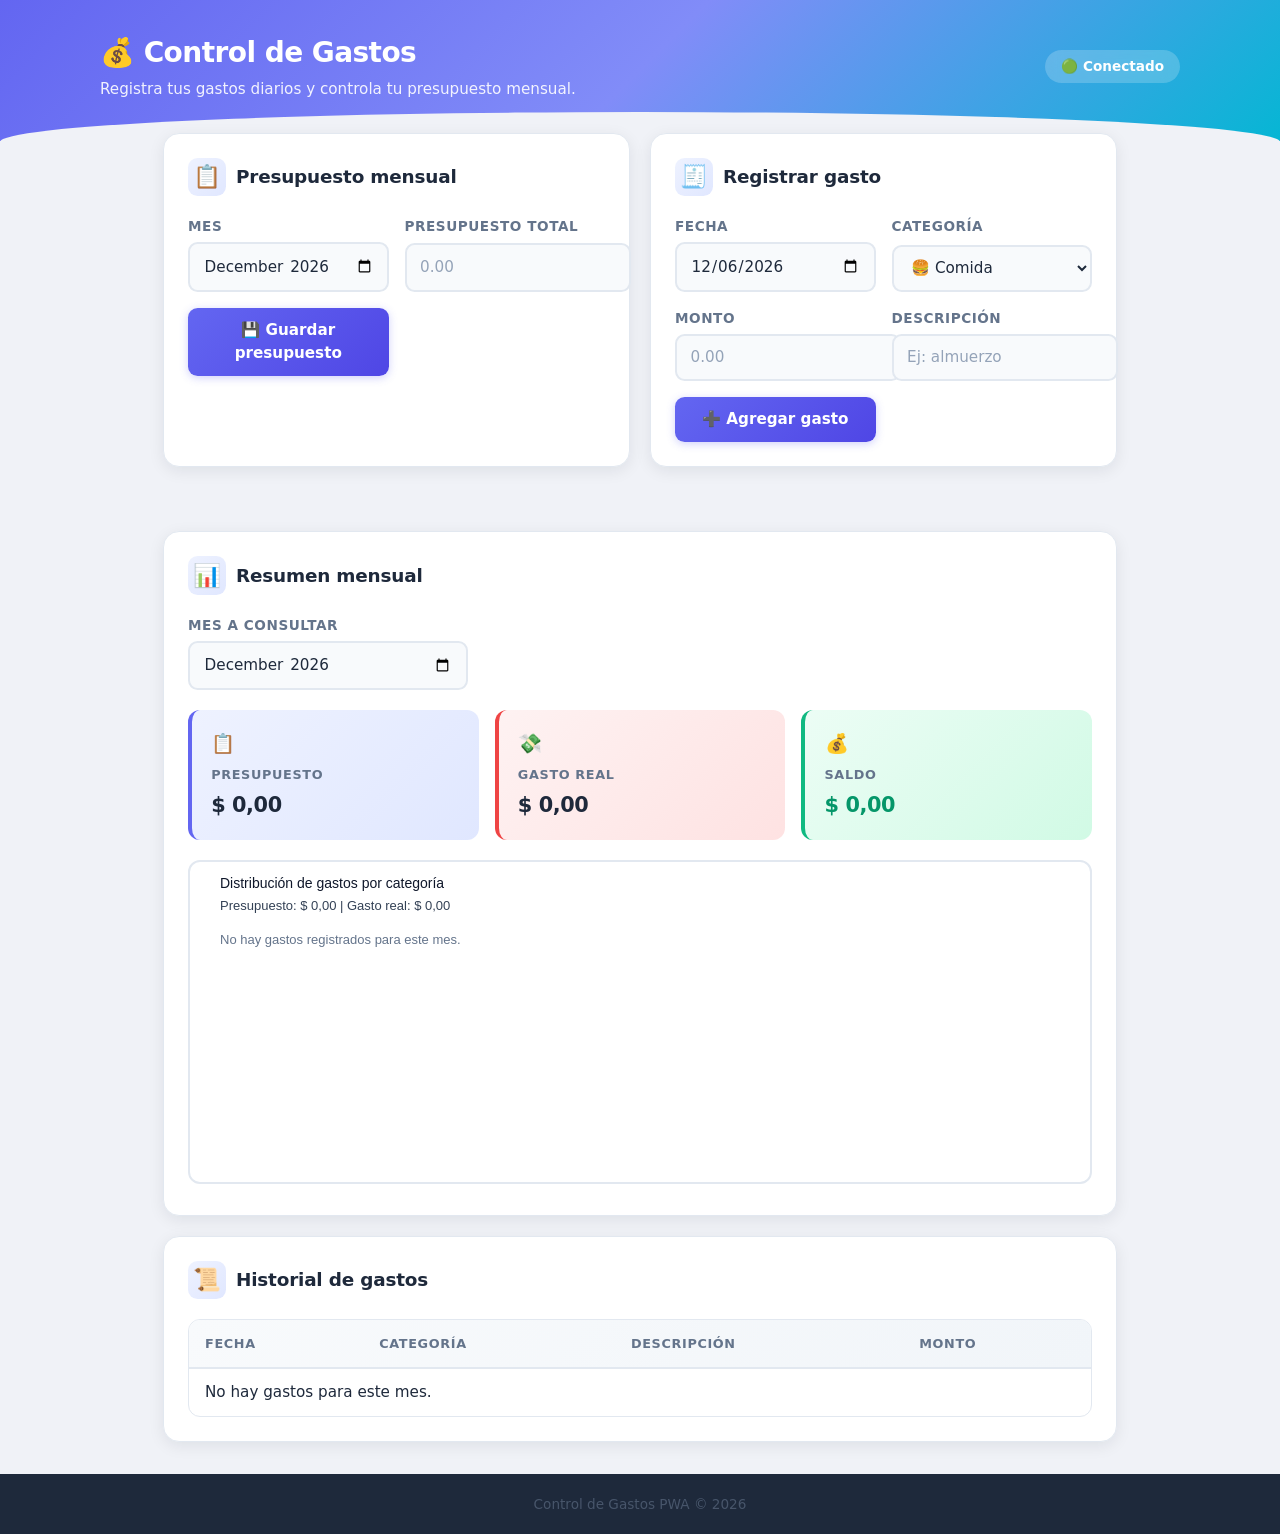
==== index.html @ c2a9e34a "primner commit" ====
<!doctype html>
<html lang="es">
  <head>
    <meta charset="UTF-8" />
    <meta name="viewport" content="width=device-width, initial-scale=1.0" />
    <meta name="theme-color" content="#6366f1" />
    <meta name="description" content="PWA para registrar gastos diarios y presupuestos mensuales." />
    <link rel="manifest" href="./manifest.json" />
    <link rel="icon" href="./src/assets/icons/icon-192.svg" type="image/svg+xml" />
    <link rel="stylesheet" href="./src/css/styles.css" />
    <title>Control de Gastos PWA</title>
  </head>
  <body>
    <header class="app-header">
      <div class="header-content">
        <div class="header-text">
          <h1>💰 Control de Gastos</h1>
          <p>Registra tus gastos diarios y controla tu presupuesto mensual.</p>
        </div>
        <span id="networkStatus" class="badge" aria-live="polite">🟢 Conectado</span>
      </div>
    </header>

    <main class="container">
      <div class="forms-row">
        <section class="card card--budget">
          <div class="card-header">
            <span class="card-icon">📋</span>
            <h2>Presupuesto mensual</h2>
          </div>
          <form id="budgetForm" class="grid-form" novalidate>
            <label>
              <span class="label-text">Mes</span>
              <input type="month" id="budgetMonth" required />
            </label>
            <label>
              <span class="label-text">Presupuesto total</span>
              <input type="number" id="totalBudget" min="0" step="0.01" placeholder="0.00" required />
            </label>
            <button type="submit">💾 Guardar presupuesto</button>
          </form>
        </section>

        <section class="card card--expense">
          <div class="card-header">
            <span class="card-icon">🧾</span>
            <h2>Registrar gasto</h2>
          </div>
          <form id="expenseForm" class="grid-form" novalidate>
            <label>
              <span class="label-text">Fecha</span>
              <input type="date" id="expenseDate" required />
            </label>
            <label>
              <span class="label-text">Categoría</span>
              <select id="expenseCategory" required>
                <option value="Comida">🍔 Comida</option>
                <option value="Transporte">🚌 Transporte</option>
                <option value="Ocio">🎮 Ocio</option>
                <option value="Salud">🏥 Salud</option>
                <option value="Servicios">🏠 Servicios</option>
                <option value="Otros">📦 Otros</option>
              </select>
            </label>
            <label>
              <span class="label-text">Monto</span>
              <input type="number" id="expenseAmount" min="0.01" step="0.01" placeholder="0.00" required />
            </label>
            <label>
              <span class="label-text">Descripción</span>
              <input type="text" id="expenseNote" maxlength="80" placeholder="Ej: almuerzo" />
            </label>
            <button type="submit">➕ Agregar gasto</button>
          </form>
        </section>
      </div>

      <p id="appMessage" class="message" aria-live="polite"></p>

      <section class="card card--summary">
        <div class="card-header">
          <span class="card-icon">📊</span>
          <h2>Resumen mensual</h2>
        </div>
        <label class="month-selector">
          <span class="label-text">Mes a consultar</span>
          <input type="month" id="reportMonth" />
        </label>
        <div class="summary-grid" id="summaryGrid">
          <article class="summary-card summary-card--budget">
            <span class="summary-icon">📋</span>
            <h3>Presupuesto</h3>
            <p id="sumBudget">$0</p>
          </article>
          <article class="summary-card summary-card--expense">
            <span class="summary-icon">💸</span>
            <h3>Gasto real</h3>
            <p id="sumExpense">$0</p>
          </article>
          <article class="summary-card summary-card--balance">
            <span class="summary-icon">💰</span>
            <h3>Saldo</h3>
            <p id="sumBalance">$0</p>
          </article>
        </div>
        <canvas id="budgetChart" width="900" height="320" aria-label="Gráfico de torta de gastos por categoría" role="img"></canvas>
      </section>

      <section class="card card--history">
        <div class="card-header">
          <span class="card-icon">📜</span>
          <h2>Historial de gastos</h2>
        </div>
        <div class="table-wrap">
          <table>
            <thead>
              <tr>
                <th>Fecha</th>
                <th>Categoría</th>
                <th>Descripción</th>
                <th>Monto</th>
              </tr>
            </thead>
            <tbody id="expenseTableBody"></tbody>
          </table>
        </div>
      </section>
    </main>

    <footer class="app-footer">
      <p>Control de Gastos PWA &copy; 2026</p>
    </footer>

    <script src="./src/js/app.js" type="module"></script>
  </body>
</html>
---- src/css/styles.css ----
/* ===== Reset & Base ===== */
:root {
  color-scheme: light;
  --primary: #6366f1;
  --primary-dark: #4f46e5;
  --primary-light: #a5b4fc;
  --accent: #06b6d4;
  --bg: #f0f2f7;
  --surface: #ffffff;
  --text: #1e293b;
  --text-muted: #64748b;
  --border: #e2e8f0;
  --success: #10b981;
  --danger: #ef4444;
  --warning: #f59e0b;
  --radius: 1rem;
  --shadow-sm: 0 1px 3px rgba(15, 23, 42, 0.06);
  --shadow-md: 0 4px 16px rgba(15, 23, 42, 0.08);
  --shadow-lg: 0 8px 30px rgba(15, 23, 42, 0.12);
  --transition: 0.2s ease;
  font-family: "Inter", system-ui, -apple-system, BlinkMacSystemFont, "Segoe UI", sans-serif;
  line-height: 1.5;
}

*,
*::before,
*::after {
  box-sizing: border-box;
  margin: 0;
  padding: 0;
}

body {
  background: var(--bg);
  color: var(--text);
  min-height: 100vh;
  display: flex;
  flex-direction: column;
}

/* ===== Header ===== */
.app-header {
  background: linear-gradient(135deg, var(--primary) 0%, #818cf8 50%, var(--accent) 100%);
  color: #ffffff;
  padding: 2rem 1.5rem 2.5rem;
  position: relative;
  overflow: hidden;
}

.app-header::after {
  content: "";
  position: absolute;
  bottom: -1px;
  left: 0;
  right: 0;
  height: 30px;
  background: var(--bg);
  border-radius: 50% 50% 0 0 / 100% 100% 0 0;
}

.header-content {
  max-width: 1080px;
  margin: 0 auto;
  display: flex;
  align-items: center;
  justify-content: space-between;
  flex-wrap: wrap;
  gap: 1rem;
}

.header-text h1 {
  font-size: 1.75rem;
  font-weight: 800;
  letter-spacing: -0.02em;
}

.header-text p {
  margin-top: 0.25rem;
  opacity: 0.9;
  font-size: 0.95rem;
}

.badge {
  display: inline-flex;
  align-items: center;
  gap: 0.3rem;
  padding: 0.4rem 1rem;
  border-radius: 999px;
  background: rgba(255, 255, 255, 0.2);
  backdrop-filter: blur(8px);
  font-size: 0.85rem;
  font-weight: 600;
  white-space: nowrap;
}

/* ===== Layout ===== */
.container {
  max-width: 1080px;
  margin: -0.5rem auto 2rem;
  padding: 0 1.25rem;
  display: grid;
  gap: 1.25rem;
  flex: 1;
}

.forms-row {
  display: grid;
  grid-template-columns: 1fr 1fr;
  gap: 1.25rem;
}

@media (max-width: 768px) {
  .forms-row {
    grid-template-columns: 1fr;
  }
}

/* ===== Cards ===== */
.card {
  background: var(--surface);
  border-radius: var(--radius);
  box-shadow: var(--shadow-md);
  padding: 1.5rem;
  border: 1px solid var(--border);
  transition: box-shadow var(--transition);
}

.card:hover {
  box-shadow: var(--shadow-lg);
}

.card-header {
  display: flex;
  align-items: center;
  gap: 0.6rem;
  margin-bottom: 1.25rem;
}

.card-icon {
  font-size: 1.4rem;
  width: 2.4rem;
  height: 2.4rem;
  display: flex;
  align-items: center;
  justify-content: center;
  border-radius: 0.6rem;
  background: linear-gradient(135deg, #eef2ff, #e0e7ff);
  flex-shrink: 0;
}

.card-header h2 {
  font-size: 1.15rem;
  font-weight: 700;
  color: var(--text);
  letter-spacing: -0.01em;
}

/* ===== Forms ===== */
.grid-form {
  display: grid;
  gap: 1rem;
  grid-template-columns: repeat(auto-fit, minmax(180px, 1fr));
}

label {
  display: grid;
  gap: 0.35rem;
}

.label-text {
  font-weight: 600;
  font-size: 0.85rem;
  color: var(--text-muted);
  text-transform: uppercase;
  letter-spacing: 0.04em;
}

input,
select {
  padding: 0.65rem 0.85rem;
  border: 2px solid var(--border);
  border-radius: 0.6rem;
  font: inherit;
  font-size: 0.95rem;
  background: #f8fafc;
  color: var(--text);
  transition: border-color var(--transition), box-shadow var(--transition), background var(--transition);
}

input:focus,
select:focus {
  outline: none;
  border-color: var(--primary);
  box-shadow: 0 0 0 3px rgba(99, 102, 241, 0.15);
  background: var(--surface);
}

input::placeholder {
  color: #94a3b8;
}

button {
  align-self: end;
  padding: 0.7rem 1.25rem;
  border: 0;
  border-radius: 0.6rem;
  font: inherit;
  font-size: 0.95rem;
  font-weight: 600;
  background: linear-gradient(135deg, var(--primary), var(--primary-dark));
  color: #fff;
  cursor: pointer;
  transition: transform var(--transition), box-shadow var(--transition), opacity var(--transition);
  box-shadow: 0 2px 8px rgba(99, 102, 241, 0.3);
}

button:hover {
  transform: translateY(-1px);
  box-shadow: 0 4px 14px rgba(99, 102, 241, 0.4);
}

button:active {
  transform: translateY(0);
}

/* ===== Month Selector ===== */
.month-selector {
  max-width: 280px;
  margin-bottom: 0.5rem;
}

/* ===== Summary Grid ===== */
.summary-grid {
  margin: 1.25rem 0;
  display: grid;
  gap: 1rem;
  grid-template-columns: repeat(auto-fit, minmax(180px, 1fr));
}

.summary-card {
  border-radius: 0.75rem;
  padding: 1.2rem;
  position: relative;
  overflow: hidden;
  transition: transform var(--transition);
}

.summary-card:hover {
  transform: translateY(-2px);
}

.summary-card--budget {
  background: linear-gradient(135deg, #eef2ff 0%, #e0e7ff 100%);
  border-left: 4px solid var(--primary);
}

.summary-card--expense {
  background: linear-gradient(135deg, #fef2f2 0%, #fee2e2 100%);
  border-left: 4px solid var(--danger);
}

.summary-card--balance {
  background: linear-gradient(135deg, #ecfdf5 0%, #d1fae5 100%);
  border-left: 4px solid var(--success);
}

.summary-icon {
  font-size: 1.2rem;
  display: block;
  margin-bottom: 0.4rem;
}

.summary-card h3 {
  font-size: 0.8rem;
  font-weight: 600;
  color: var(--text-muted);
  text-transform: uppercase;
  letter-spacing: 0.05em;
}

.summary-card p {
  margin-top: 0.35rem;
  font-size: 1.3rem;
  font-weight: 800;
  color: var(--text);
  letter-spacing: -0.02em;
}

/* ===== Canvas / Chart ===== */
canvas {
  max-width: 100%;
  border: 2px solid var(--border);
  border-radius: 0.75rem;
  background: var(--surface);
}

/* ===== Table ===== */
.table-wrap {
  overflow-x: auto;
  border-radius: 0.75rem;
  border: 1px solid var(--border);
}

table {
  width: 100%;
  border-collapse: collapse;
}

thead {
  background: linear-gradient(135deg, #f8fafc, #f1f5f9);
}

th {
  text-align: left;
  padding: 0.85rem 1rem;
  font-size: 0.8rem;
  font-weight: 700;
  color: var(--text-muted);
  text-transform: uppercase;
  letter-spacing: 0.05em;
  border-bottom: 2px solid var(--border);
}

td {
  text-align: left;
  padding: 0.75rem 1rem;
  border-bottom: 1px solid #f1f5f9;
  font-size: 0.95rem;
}

tbody tr {
  transition: background var(--transition);
}

tbody tr:hover {
  background: #f8fafc;
}

tbody tr:last-child td {
  border-bottom: none;
}

/* ===== Message ===== */
.message {
  min-height: 1.5rem;
  font-weight: 600;
  font-size: 0.9rem;
  padding: 0.25rem 0;
  color: #b91c1c;
  text-align: center;
}

/* ===== Footer ===== */
.app-footer {
  background: var(--text);
  color: var(--text-muted);
  text-align: center;
  padding: 1.25rem 1rem;
  font-size: 0.85rem;
}

.app-footer p {
  opacity: 0.6;
}

/* ===== Responsive ===== */
@media (max-width: 480px) {
  .app-header {
    padding: 1.5rem 1rem 2rem;
  }

  .header-text h1 {
    font-size: 1.35rem;
  }

  .card {
    padding: 1.1rem;
  }

  .summary-card p {
    font-size: 1.1rem;
  }
}

/* ===== Animations ===== */
@keyframes fadeIn {
  from { opacity: 0; transform: translateY(8px); }
  to { opacity: 1; transform: translateY(0); }
}

.card {
  animation: fadeIn 0.4s ease both;
}

.card:nth-child(2) { animation-delay: 0.05s; }
.card:nth-child(3) { animation-delay: 0.1s; }
.card:nth-child(4) { animation-delay: 0.15s; }
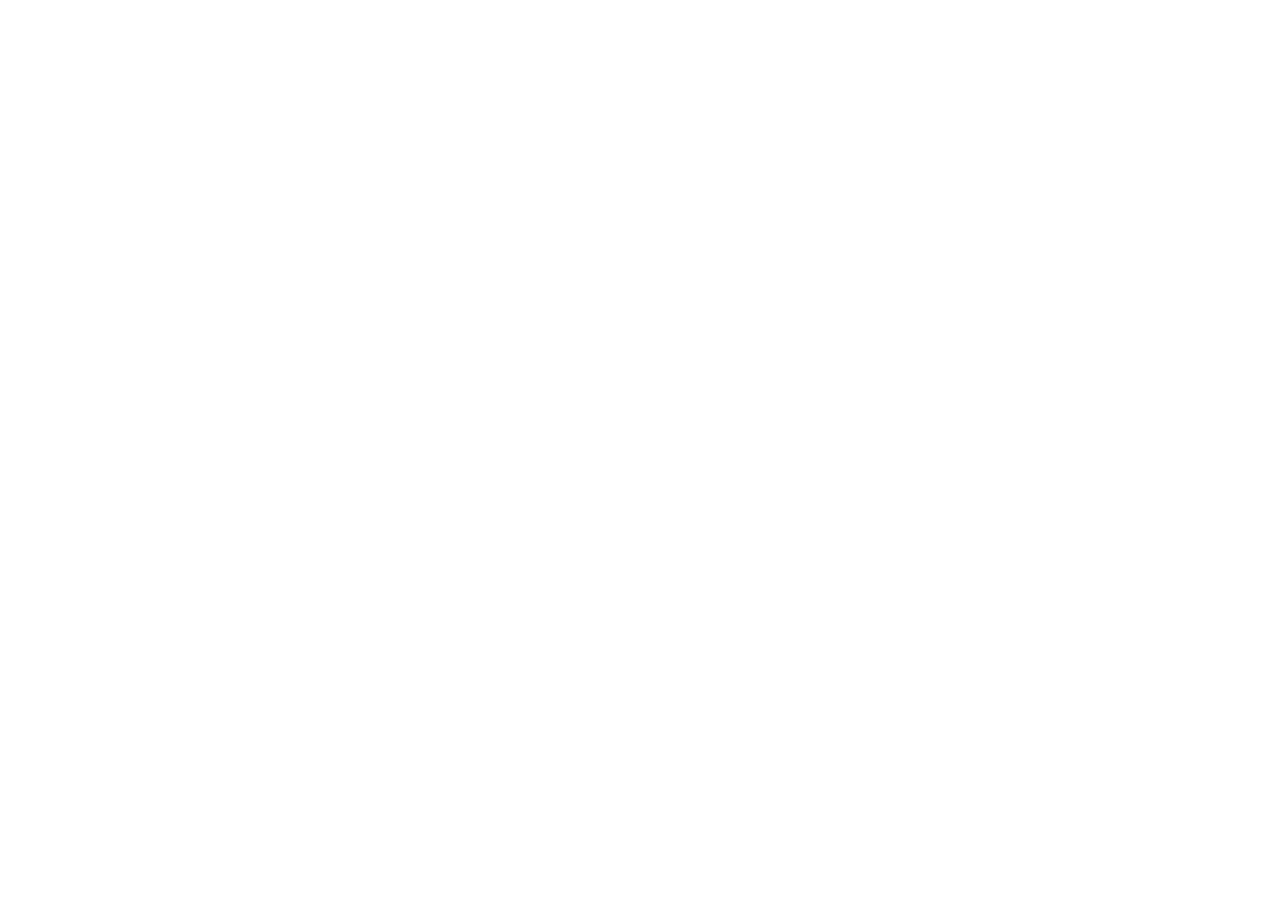
==== commit 462e438b: "v3" ====
--- a/index.html
+++ b/index.html
@@ -3,6 +3,10 @@
   <head>
     <meta charset="UTF-8" />
     <meta name="viewport" content="width=device-width, initial-scale=1.0" />
+    <meta
+      http-equiv="Content-Security-Policy"
+      content="default-src 'none'; base-uri 'none'; form-action 'self'; frame-ancestors 'none'; object-src 'none'; script-src 'self' 'sha256-uv/7mLWPqzMk6vblx0ZAbAV1eeUt5rt8nwhS06n+Cek=' 'strict-dynamic'; style-src 'self'; img-src 'self' data: https:; font-src 'self'; connect-src 'self' https:; manifest-src 'self'; worker-src 'self'; upgrade-insecure-requests; block-all-mixed-content"
+    />
     <meta name="theme-color" content="#6366f1" />
     <meta name="description" content="PWA para registrar gastos diarios y presupuestos mensuales." />
     <link rel="manifest" href="./manifest.json" />
@@ -131,6 +135,6 @@
       <p>Control de Gastos PWA &copy; 2026</p>
     </footer>
 
-    <script src="./src/js/app.js" type="module"></script>
+    <script>(function(){const host=window.location.hostname;const isLocalHost=host==="localhost"||host==="127.0.0.1"||host==="[::1]";if(window.location.protocol==="http:"&&!isLocalHost){window.location.replace(window.location.href.replace(/^http:/,"https:"));return;}const appScript=document.createElement("script");appScript.type="module";appScript.src="./src/js/app.js";appScript.integrity="sha384-EroC+8cwhozu1Ch0OVbpticLY9O6Prvfta2MoCuqnvhHgyi00GioFXELcjjk7BbW";appScript.crossOrigin="anonymous";document.body.appendChild(appScript);})();</script>
   </body>
 </html>
